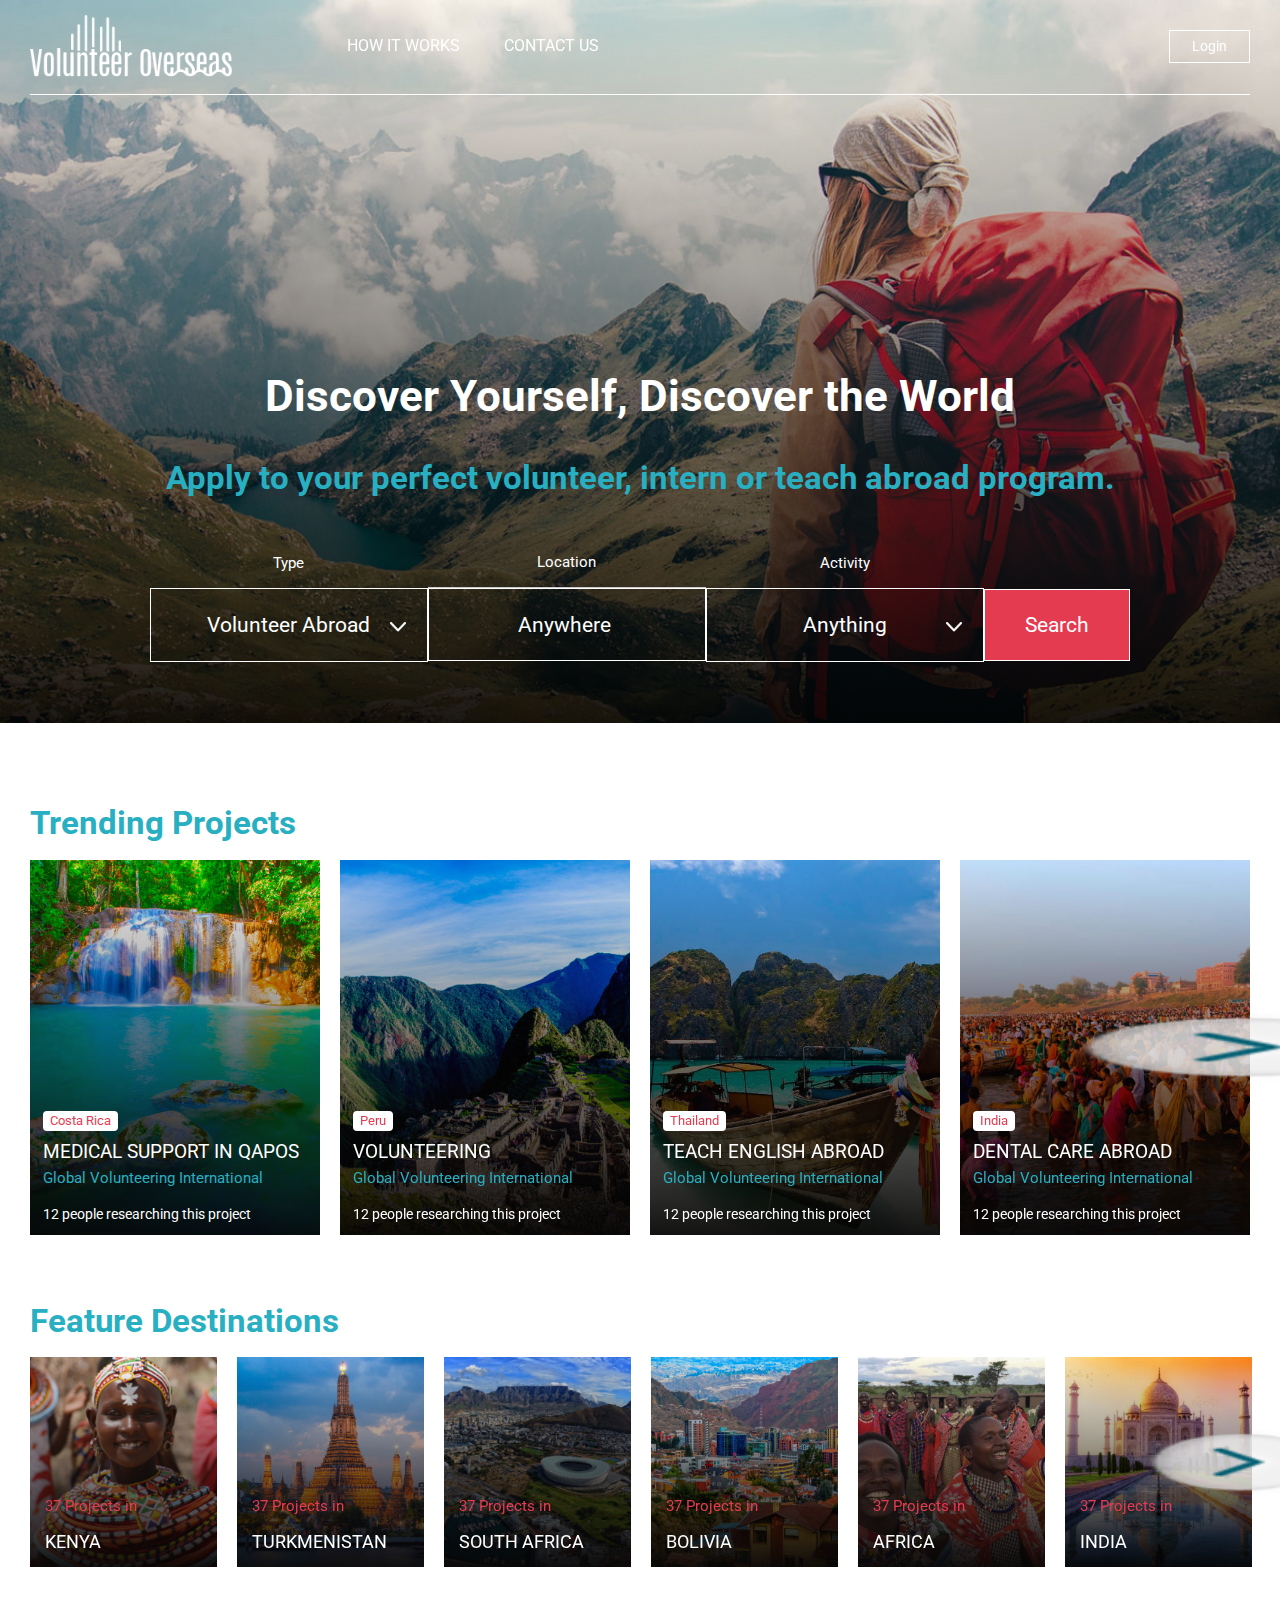
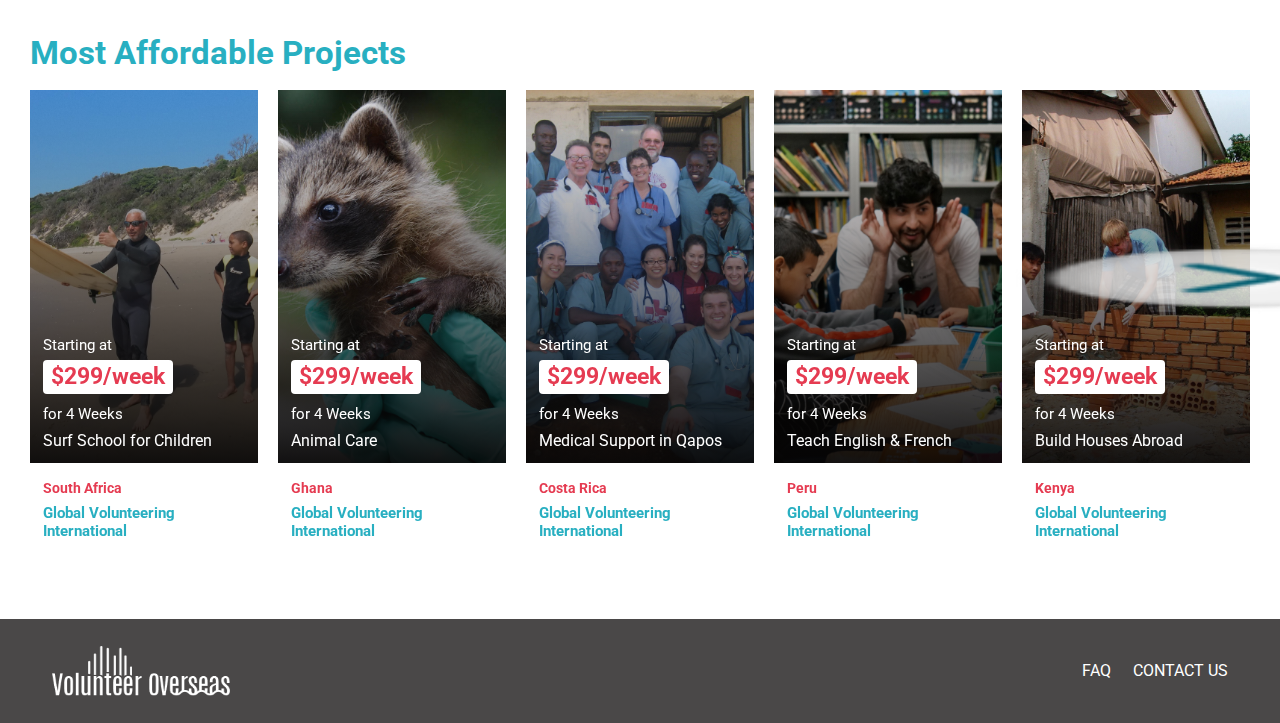
==== html/index.html @ ad541a65 "first commit" ====
<!DOCTYPE html>
<html lang="en">
<head>
    <meta charset="UTF-8">
    <meta http-equiv="X-UA-Compatible" content="IE=edge">
    <meta name="viewport" content="width=device-width, initial-scale=1.0">
    <title>Home</title>
    <!-- Css files -->
    <link rel="stylesheet" href="./css/main.css">     
</head>
<body>
    <div class="wrap">
        <!-- header start  -->
        <div class="header-wrapper">
            <div class="header">
                <div class="header-left">
                    <a href="#" title="Volunteer Overseas"><img class="header-logo" src="./images/logo_1.png" alt="logo"></a>
                    <ul>
                        <li><a href="#" title="How It Works">HOW IT WORKS</a></li>
                        <li><a href="#" title="Contact Us">CONTACT US</a></li>
                    </ul>
                </div>
                <input type="button" class="login-btn" value="Login" title="Login">
                <div class="bars" onclick="document.body.classList.toggle('navbar-toggle')">
                    <div class="bar"></div>
                    <div class="bar"></div>
                    <div class="bar"></div>
                </div>
                <div class="overlay" onclick="document.body.classList.toggle('navbar-toggle')"></div>
            </div>
        </div>
        <!-- header end  -->

        <!-- banner start -->
        <div class="banner">
            <div class="banner-content">
                <h1>Discover Yourself,<br> Discover the World</h1>
                <p class="banner-text">Apply to your perfect volunteer, intern or teach abroad program.</p>
                <div class="banner-block">
                    <div class="banner-select">
                        <h3 class="type">Type</h3>
                        <select class="js-example-basic-single" name="state">
                            <option value="AL">Volunteer Abroad</option>                              
                            <option value="WY">Wyoming</option>
                        </select>
                    </div>
                    <div class="banner-select">
                        <h3 class="location">Location</h3>
                        <p>Anywhere</p>
                    </div>
                    <div class="banner-select">
                        <h3 class="activity">Activity</h3>
                        <select class="js-example-basic-single" name="state">
                            <option value="AL">Anything</option>                              
                            <option value="WY">Wyoming Abroad</option>
                        </select>
                    </div>
                    <input type="button" value="Search" title="Search">
                </div>
            </div>
        </div>
        <!-- banner end -->

        <section class="home-content">
        <!-- Trending project start -->
        <section class="tred-project-wrap">
            <div class="container">
            <h2 class="heading">Trending Projects</h2>
            <div class="trending-project">
                <div class="project">
                    <div class="project-blocks">
                        <div class="image-wrap">
                            <img src="./images/thumb01.jpg" alt="thumb-image">                            
                        </div>
                        <div class="project-contents">
                            <span class="project-head">Costa Rica</span>
                            <h3>Medical Support In Qapos</h5>
                            <p class="project-text">Global Volunteering International</p>
                            <p>12 people researching this project</p>
                        </div>
                    </div>
                </div>
                <div class="project">
                    <div class="project-blocks">
                        <div class="image-wrap">
                            <img src="./images/thumb02.jpg" alt="thumb-image">                            
                        </div>
                        <div class="project-contents">
                            <span class="project-head">Peru</span>
                            <h3>Volunteering</h3>
                            <p class="project-text">Global Volunteering International</p>
                            <p>12 people researching this project</p>
                        </div>
                    </div>
                </div>
                <div class="project">
                    <div class="project-blocks">
                        <div class="image-wrap">
                            <img src="./images/thumb03.jpg" alt="thumb-image">                            
                        </div>
                        <div class="project-contents">
                            <span class="project-head">Thailand</span>
                            <h3>Teach English Abroad</h3>
                            <p class="project-text">Global Volunteering International</p>
                            <p>12 people researching this project</p>
                        </div>
                    </div>
                </div>
                <div class="project">
                    <div class="project-blocks">
                        <div class="image-wrap">
                            <img src="./images/thumb04.jpg" alt="thumb-image">                            
                        </div>
                        <div class="project-contents">
                            <span class="project-head">India</span>
                            <h3>Dental Care Abroad</h3>
                            <p class="project-text">Global Volunteering International</p>
                            <p>12 people researching this project</p>
                        </div>
                    </div>
                </div>
                <div class="project">
                    <div class="project-blocks">
                        <div class="image-wrap">
                            <img src="./images/thumb01.jpg" alt="thumb-image">                            
                        </div>
                        <div class="project-contents">
                            <span class="project-head">Costa Rica</span>
                            <h3>Medical Support In Qapos</h3>
                            <p class="project-text">Global Volunteering International</p>
                            <p>12 people researching this project</p>
                        </div>
                    </div>
                </div>
                <div class="project">
                    <div class="project-blocks">
                        <div class="image-wrap">
                            <img src="./images/thumb02.jpg" alt="thumb-image">                            
                        </div>
                        <div class="project-contents">
                            <span class="project-head">Peru</span>
                            <h3>Volunteering</h3>
                            <p class="project-text">Global Volunteering International</p>
                            <p>12 people researching this project</p>
                        </div>
                    </div>
                </div>
                <div class="project">
                    <div class="project-blocks">
                        <div class="image-wrap">
                            <img src="./images/thumb04.jpg" alt="thumb-image">                            
                        </div>
                        <div class="project-contents">
                            <span class="project-head">India</span>
                            <h3>Dental Care Abroad</h3>
                            <p class="project-text">Global Volunteering International</p>
                            <p>12 people researching this project</p>
                        </div>
                    </div>
                </div>
                <div class="project">
                    <div class="project-blocks">
                        <div class="image-wrap">
                            <img src="./images/thumb03.jpg" alt="thumb-image">                            
                        </div>
                        <div class="project-contents">
                            <span class="project-head">Thailand</span>
                            <h3>Teach English Abroad</h3>
                            <p class="project-text">Global Volunteering International</p>
                            <p>12 people researching this project</p>
                        </div>
                    </div>
                </div>
            </div>
            </div>
        </section>
        <!-- Trending project end -->

        <!-- feature destination section start  -->
        <section class="destination-wrap">
            <div class="container">
            <h2 class="heading">Feature Destinations</h2>
            <div class="feature-destination ">
                <div class="feature">
                    <div class="feature-block">
                        <div class="image-wrap">    
                            <img src="./images/thumb10.jpg" alt="thumb-img">
                        </div>
                        <div class="feature-content">
                            <p>37 Projects in</p>
                            <h3>Kenya</h3>
                        </div>
                    </div>
                </div>
                <div class="feature">
                    <div class="feature-block">
                        <div class="image-wrap">    
                            <img src="./images/thumb11.jpg" alt="thumb-img">
                        </div>
                        <div class="feature-content">
                            <p>37 Projects in</p>
                            <h3>Turkmenistan</h3>
                        </div>
                    </div>
                </div>
                <div class="feature">
                    <div class="feature-block">
                        <div class="image-wrap">    
                            <img src="./images/thumb12.jpg" alt="thumb-img">
                        </div>
                        <div class="feature-content">
                            <p>37 Projects in</p>
                            <h3>South Africa</h3>
                        </div>
                    </div>
                </div>
                <div class="feature">
                    <div class="feature-block">
                        <div class="image-wrap">    
                            <img src="./images/thumb13.jpg" alt="thumb-img">
                        </div>
                        <div class="feature-content">
                            <p>37 Projects in</p>
                            <h3>Bolivia</h3>
                        </div>
                    </div>
                </div>
                <div class="feature">
                    <div class="feature-block">
                        <div class="image-wrap">    
                            <img src="./images/thumb14.jpg" alt="thumb-img">
                        </div>
                        <div class="feature-content">
                            <p>37 Projects in</p>
                            <h3>Africa</h3>
                        </div>
                    </div>
                </div>
                <div class="feature">
                    <div class="feature-block">
                        <div class="image-wrap">    
                            <img src="./images/thumb15.jpg" alt="thumb-img">
                        </div>
                        <div class="feature-content">
                            <p>37 Projects in</p>
                            <h3>India</h3>
                        </div>
                    </div>
                </div>
                <div class="feature">
                    <div class="feature-block">
                        <div class="image-wrap">    
                            <img src="./images/thumb10.jpg" alt="thumb-img">
                        </div>
                        <div class="feature-content">
                            <p>37 Projects in</p>
                            <h3>Kenya</h3>
                        </div>
                    </div>
                </div>
                <div class="feature">
                    <div class="feature-block">
                        <div class="image-wrap">    
                            <img src="./images/thumb11.jpg" alt="thumb-img">
                        </div>
                        <div class="feature-content">
                            <p>37 Projects in</p>
                            <h3>Turkmenistan</h3>
                        </div>
                    </div>
                </div>
                <div class="feature">
                    <div class="feature-block">
                        <div class="image-wrap">    
                            <img src="./images/thumb12.jpg" alt="thumb-img">
                        </div>
                        <div class="feature-content">
                            <p>37 Projects in</p>
                            <h3>South Africa</h3>
                        </div>
                    </div>
                </div>
                <div class="feature">
                    <div class="feature-block">
                        <div class="image-wrap">    
                            <img src="./images/thumb13.jpg" alt="thumb-img">
                        </div>
                        <div class="feature-content">
                            <p>37 Projects in</p>
                            <h3>Bolivia</h3>
                        </div>
                    </div>
                </div>
                <div class="feature">
                    <div class="feature-block">
                        <div class="image-wrap">    
                            <img src="./images/thumb14.jpg" alt="thumb-img">
                        </div>
                        <div class="feature-content">
                            <p>37 Projects in</p>
                            <h3>Africa</h3>
                        </div>
                    </div>
                </div>
                <div class="feature">
                    <div class="feature-block">
                        <div class="image-wrap">    
                            <img src="./images/thumb15.jpg" alt="thumb-img">
                        </div>
                        <div class="feature-content">
                            <p>37 Projects in</p>
                            <h3>India</h3>
                        </div>
                    </div>
                </div>
            </div> 
            </div>
        </section>           
        <!-- feature destination section end  -->

        <!-- Most affordable project section start  -->
        <section class="project-wrapper">
            <div class="container">
            <h2 class="heading">Most Affordable Projects</h2>
            <div class="other-project">
                <div class="other-section">
                    <div class="other-image">
                        <div class="image-wrap">
                            <img src="./images/thumb16.jpg" alt="thumb-image">
                        </div>
                        <div class="content">
                            <p>Starting at</p>
                            <span>$299/week</span>
                            <p>for 4 Weeks</p>
                            <p class="details">Surf School for Children</p>
                        </div>
                    </div>
                    <div class="other-story">
                        <p>South Africa</p>
                        <h3>Global Volunteering International</h3>
                    </div>
                </div>
                <div class="other-section">
                    <div class="other-image">
                        <div class="image-wrap">
                            <img src="./images/thumb17.jpg" alt="thumb-image">
                        </div>
                        <div class="content">
                            <p>Starting at</p>
                            <span>$299/week</span>
                            <p>for 4 Weeks</p>
                            <p class="details">Animal Care</p>
                        </div>
                    </div>
                    <div class="other-story">
                        <p>Ghana</p>
                        <h3>Global Volunteering International</h3>
                    </div>
                </div>
                <div class="other-section">
                    <div class="other-image">
                        <div class="image-wrap">
                            <img src="./images/thumb18.jpg" alt="thumb-image">
                        </div>
                        <div class="content">
                            <p>Starting at</p>
                            <span>$299/week</span>
                            <p>for 4 Weeks</p>
                            <p class="details">Medical Support in Qapos</p>
                        </div>
                    </div>
                    <div class="other-story">
                        <p>Costa Rica</p>
                        <h3>Global Volunteering International</h3>
                    </div>
                </div>
                <div class="other-section">
                    <div class="other-image">
                        <div class="image-wrap">
                            <img src="./images/thumb19.jpg" alt="thumb-image">
                        </div>
                        <div class="content">
                            <p>Starting at</p>
                            <span>$299/week</span>
                            <p>for 4 Weeks</p>
                            <p class="details">Teach English & French</p>
                        </div>
                    </div>
                    <div class="other-story">
                        <p>Peru</p>
                        <h3>Global Volunteering International</h3>
                    </div>
                </div>
                <div class="other-section">
                    <div class="other-image">
                        <div class="image-wrap">
                            <img src="./images/thumb20.jpg" alt="thumb-image">
                        </div>
                        <div class="content">
                            <p>Starting at</p>
                            <span>$299/week</span>
                            <p>for 4 Weeks</p>
                            <p class="details">Build Houses Abroad</p>
                        </div>
                    </div>
                    <div class="other-story">
                        <p>Kenya</p>
                        <h3>Global Volunteering International</h3>
                    </div>
                </div>
                <div class="other-section">
                    <div class="other-image">
                        <div class="image-wrap">
                            <img src="./images/thumb16.jpg" alt="thumb-image">
                        </div>
                        <div class="content">
                            <p>Starting at</p>
                            <span>$299/week</span>
                            <p>for 4 Weeks</p>
                            <p class="details">Surf School for Children</p>
                        </div>
                    </div>
                    <div class="other-story">
                        <p>South Africa</p>
                        <h3>Global Volunteering International</h3>
                    </div>
                </div>
                <div class="other-section">
                    <div class="other-image">
                        <div class="image-wrap">
                            <img src="./images/thumb17.jpg" alt="thumb-image">
                        </div>
                        <div class="content">
                            <p>Starting at</p>
                            <span>$299/week</span>
                            <p>for 4 Weeks</p>
                            <p class="details">Animal Care</p>
                        </div>
                    </div>
                    <div class="other-story">
                        <p>Ghana</p>
                        <h3>Global Volunteering International</h3>
                    </div>
                </div>
                <div class="other-section">
                    <div class="other-image">
                        <div class="image-wrap">
                            <img src="./images/thumb18.jpg" alt="thumb-image">
                        </div>
                        <div class="content">
                            <p>Starting at</p>
                            <span>$299/week</span>
                            <p>for 4 Weeks</p>
                            <p class="details">Medical Support in Qapos</p>
                        </div>
                    </div>
                    <div class="other-story">
                        <p>Costa Rica</p>
                        <h3>Global Volunteering International</h3>
                    </div>
                </div>
                <div class="other-section">
                    <div class="other-image">
                        <div class="image-wrap">
                            <img src="./images/thumb19.jpg" alt="thumb-image">
                        </div>
                        <div class="content">
                            <p>Starting at</p>
                            <span>$299/week</span>
                            <p>for 4 Weeks</p>
                            <p class="details">Teach English and French</p>
                        </div>
                    </div>
                    <div class="other-story">
                        <p>Peru</p>
                        <h3>Global Volunteering International</h3>
                    </div>
                </div>
                <div class="other-section">
                    <div class="other-image">
                        <div class="image-wrap">
                            <img src="./images/thumb20.jpg" alt="thumb-image">
                        </div>
                        <div class="content">
                            <p>Starting at</p>
                            <span>$299/week</span>
                            <p>for 4 Weeks</p>
                            <p class="details">Build Houses Abroad</p>
                        </div>
                    </div>
                    <div class="other-story">
                        <p>Kenya</p>
                        <h3>Global Volunteering International</h3>
                    </div>
                </div>
            </div>
            </div>
        </section>
        <!-- Most affordable project section end  -->
        </section>
            
    </div>
    <footer>
        <a href="#" title="Volunteer Overseas"><img src="./images/logo_1.png" alt="logo"></a>
        <ul>
            <li><a href="#" title="Faq">FAQ</a></li>
            <li><a href="#" title="Contact Us">CONTACT US</a></li>
        </ul>
    </footer>
    <!-- script file -->
    <script src="./js/main.js"></script>
</body>
</html>
---- html/css/main.css ----
@import './reset.css';
@import './bootstrap.min.css';
@import './bootstrap-datepicker.min.css';
@import './select2.min.css';
@import './slick.css';
@import './style.css';
@import './media.css';
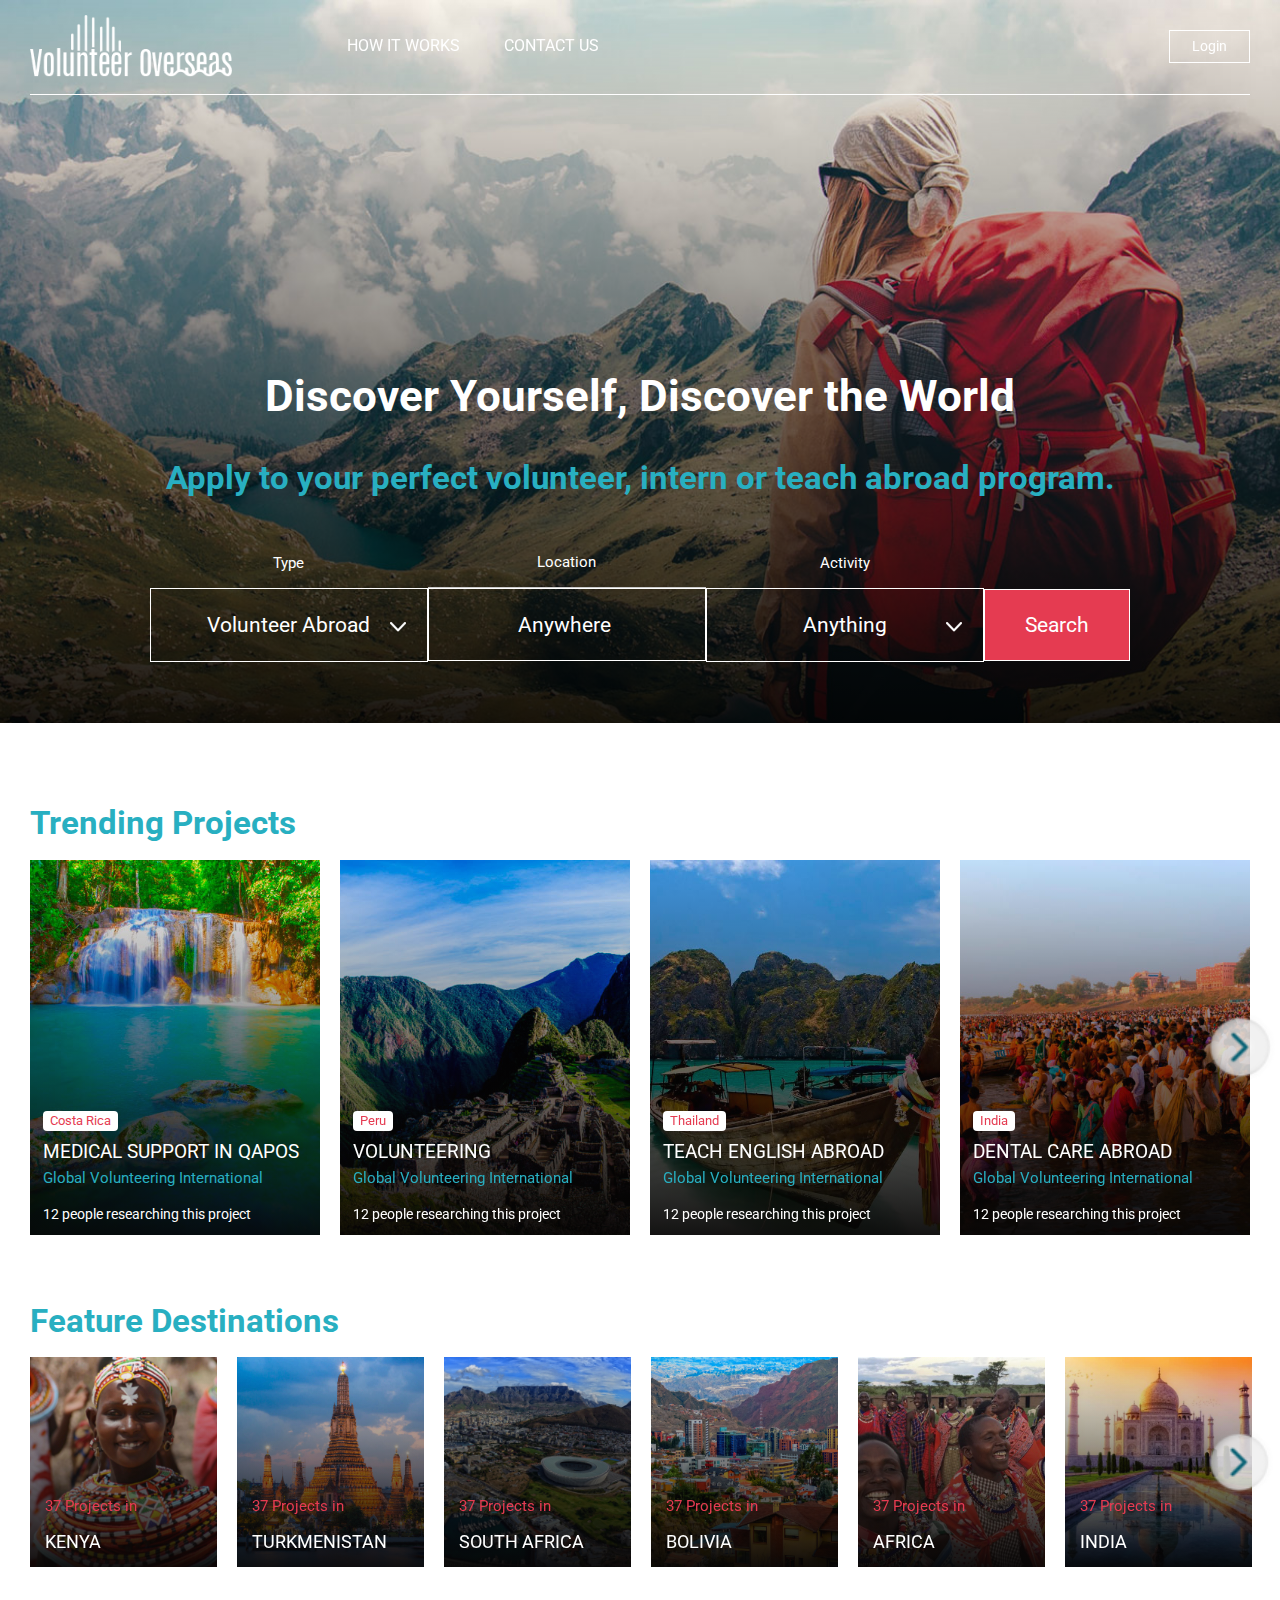
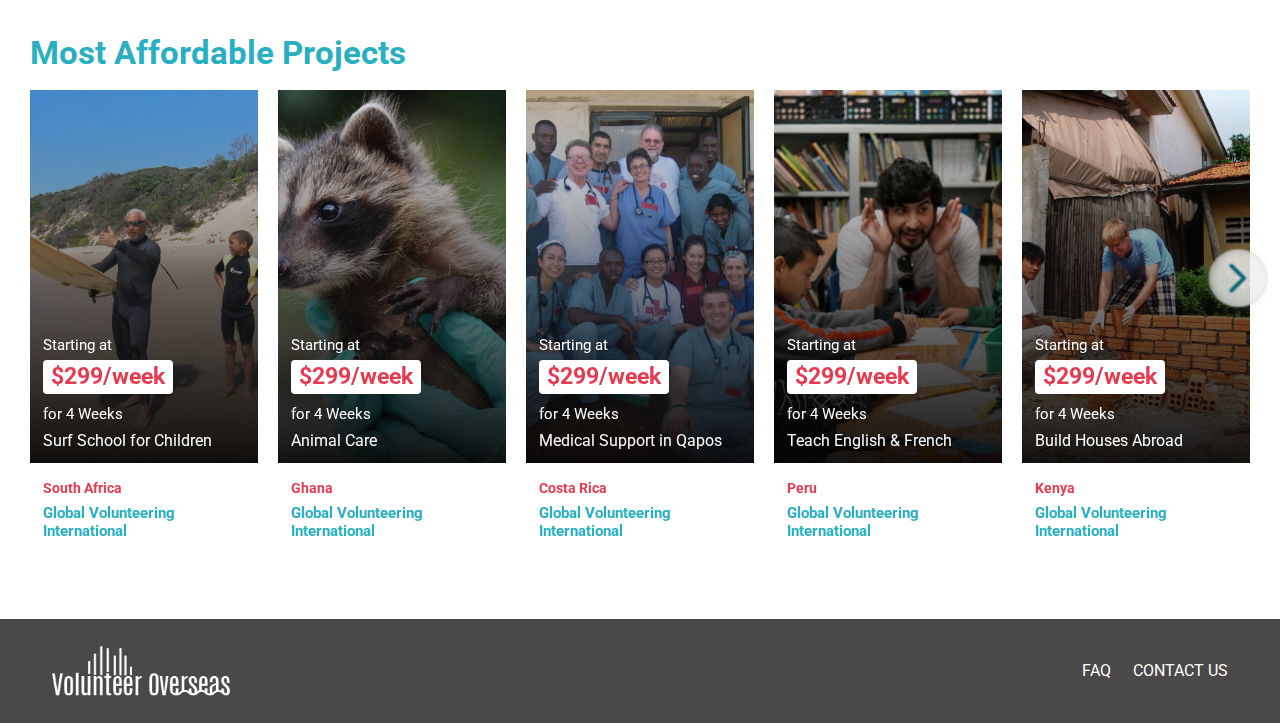
==== commit 157fad58: "modify pages and commited contact page" ====
--- a/html/index.html
+++ b/html/index.html
@@ -4,7 +4,7 @@
     <meta charset="UTF-8">
     <meta http-equiv="X-UA-Compatible" content="IE=edge">
     <meta name="viewport" content="width=device-width, initial-scale=1.0">
-    <title>Home</title>
+    <title>Volunteer Overseas | Home</title>
     <!-- Css files -->
     <link rel="stylesheet" href="./css/main.css">     
 </head>
@@ -17,7 +17,7 @@
                     <a href="#" title="Volunteer Overseas"><img class="header-logo" src="./images/logo_1.png" alt="logo"></a>
                     <ul>
                         <li><a href="#" title="How It Works">HOW IT WORKS</a></li>
-                        <li><a href="#" title="Contact Us">CONTACT US</a></li>
+                        <li><a href="./contact.html" title="Contact Us">CONTACT US</a></li>
                     </ul>
                 </div>
                 <input type="button" class="login-btn" value="Login" title="Login">
@@ -504,7 +504,7 @@
         <a href="#" title="Volunteer Overseas"><img src="./images/logo_1.png" alt="logo"></a>
         <ul>
             <li><a href="#" title="Faq">FAQ</a></li>
-            <li><a href="#" title="Contact Us">CONTACT US</a></li>
+            <li><a href="./contact.html" title="Contact Us">CONTACT US</a></li>
         </ul>
     </footer>
     <!-- script file -->
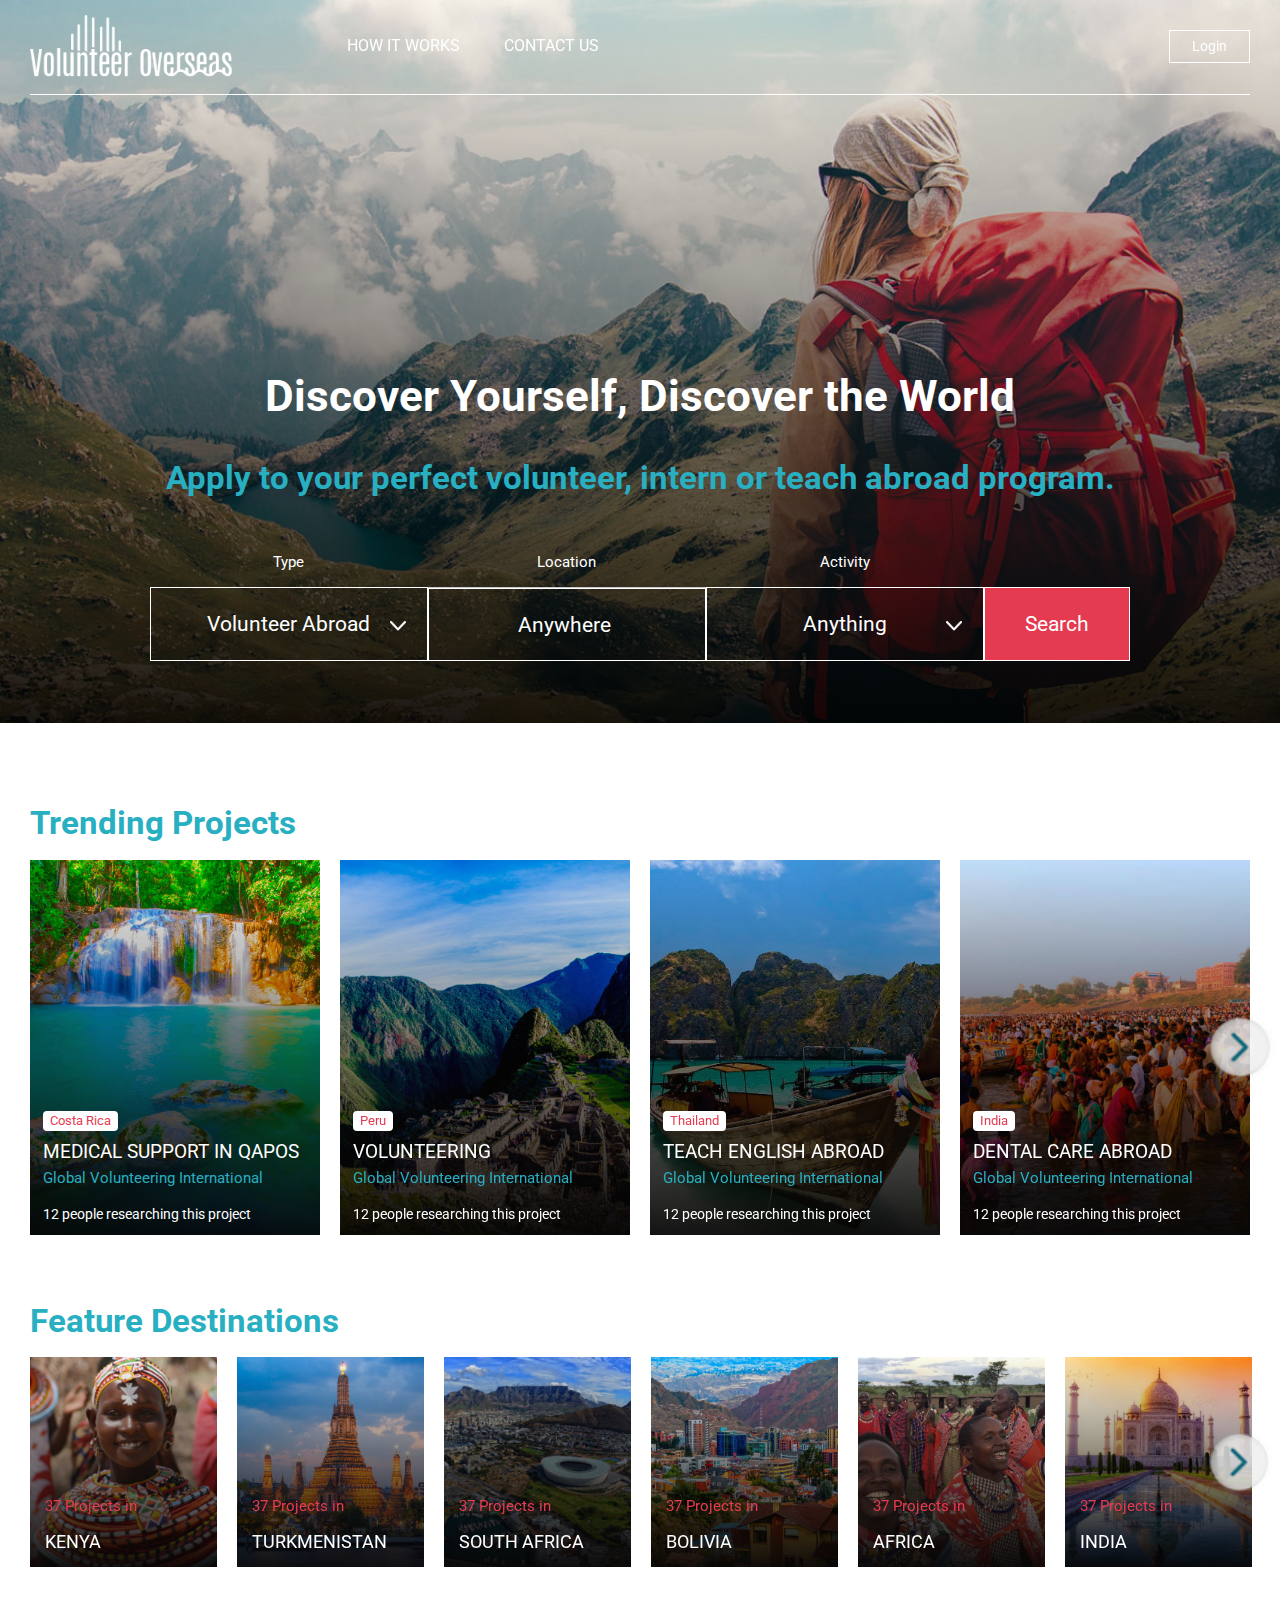
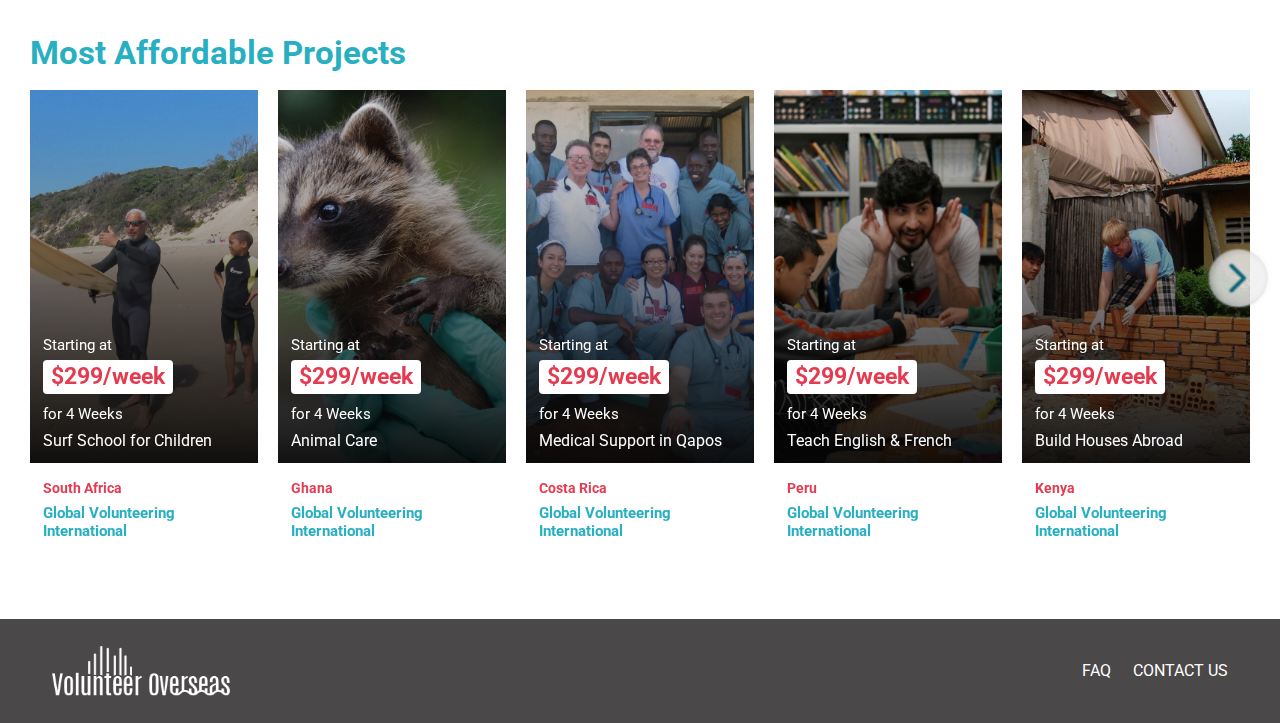
==== commit 2c53f294: "commit faq page and modify previous pages" ====
--- a/html/index.html
+++ b/html/index.html
@@ -14,7 +14,7 @@
         <div class="header-wrapper">
             <div class="header">
                 <div class="header-left">
-                    <a href="#" title="Volunteer Overseas"><img class="header-logo" src="./images/logo_1.png" alt="logo"></a>
+                    <a href="#" title="Volunteer Overseas"><em><img class="header-logo" src="./images/logo_1.png" alt="logo"></em></a>
                     <ul>
                         <li><a href="#" title="How It Works">HOW IT WORKS</a></li>
                         <li><a href="./contact.html" title="Contact Us">CONTACT US</a></li>
@@ -501,9 +501,9 @@
             
     </div>
     <footer>
-        <a href="#" title="Volunteer Overseas"><img src="./images/logo_1.png" alt="logo"></a>
+        <a href="#" title="Volunteer Overseas"><em><img src="./images/logo_1.png" alt="logo"></em></a>
         <ul>
-            <li><a href="#" title="Faq">FAQ</a></li>
+            <li><a href="./faq.html" title="Faq">FAQ</a></li>
             <li><a href="./contact.html" title="Contact Us">CONTACT US</a></li>
         </ul>
     </footer>
